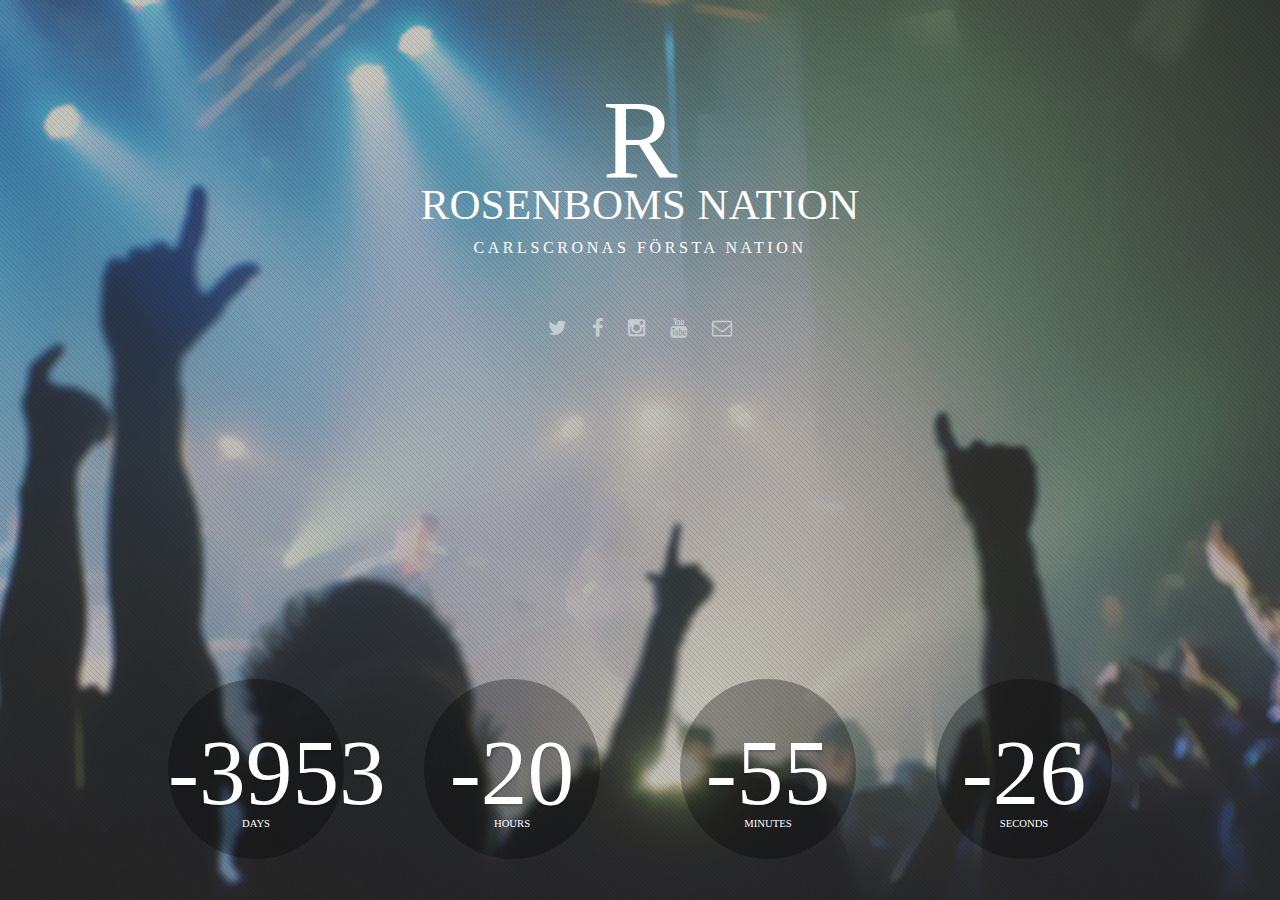
==== index.html @ f4e31e7e "init update timer" ====
<!DOCTYPE HTML>
<html>
	<head>
		<title>Rosenboms Nation</title>
		<meta charset="utf-8" />
		<META NAME="ROBOTS" CONTENT="NOINDEX, NOFOLLOW" />
		<link rel="stylesheet" href="fonts/font-awesome.min.css" />
		<link rel="stylesheet" href="style.css" />
	</head>
	<body style="background-image:url(unsplash-big.jpg);padding:0;margin:0;background-position:center top;"> 
		<div id="banner">
			<h1>R</h1>
			<h2>ROSENBOMS NATION</h2>
			<p>Carlscronas första nation</p>
		</div>
		<div id="links">
			<ul class="icons">
				<li><a target="_blank" href="https://twitter.com/Rosenboms" class="icon fa-twitter"><span class="label">Twitter</span></a></li>
				<li><a target="_blank" href="https://www.facebook.com/rosenboms" class="icon fa-facebook"><span class="label">Facebook</span></a></li>
				<li><a target="_blank" href="https://instagram.com/rosenboms" class="icon fa-instagram"><span class="label">Instagram</span></a></li>
				<li><a target="_blank" href="https://www.youtube.com/channel/UCZKb_Yr6hDqIbjSdDMZ4IAA" class="icon fa-youtube"><span class="label">Youtube</span></a></li>
				<li><a href="#" class="icon fa-envelope-o" onclick="javascript:alert('info snabel-a rosenboms punkt se');"><span class="label">Email</span></a></li>
			</ul>
		</div>
		<div id="container">
			<div class="numbox">
				<div class="numcircle">
					<h1 id="days">&nbsp;</h1>
					<p>DAYS</p>
				</div>
			</div>
			<div class="numbox">
				<div class="numcircle">
					<h1 id="hours">&nbsp;</h1>
					<p>HOURS</p>
				</div>
			</div>
			<div class="numbox">
				<div class="numcircle">
					<h1 id="minutes">&nbsp;</h1>
					<p>MINUTES</p>
				</div>
			</div>
			<div class="numbox">
				<div class="numcircle">
					<h1 id="secs">&nbsp;</h1>
					<p>SECONDS</p>
				</div>
			</div>
		</div>
		<script>
			function updateTimer()
			{
				var targetDate = new Date("Sep 27, 2015 19:00:00");
				var remainingSeconds = ~ ~((targetDate - new Date()) / 1000);
				document.getElementById("secs").innerHTML = Math.floor(remainingSeconds % 60) + "";
				document.getElementById("minutes").innerHTML = Math.floor((remainingSeconds % (60 * 60)) / 60) + "";
				document.getElementById("hours").innerHTML = Math.floor((remainingSeconds % (60 * 60 * 24)) / (60 * 60)) + "";
				document.getElementById("days").innerHTML = Math.floor(remainingSeconds / (60 * 60 * 24)) + "";
			}
			updateTimer();
			setInterval(updateTimer, 1000);
		</script>
	</body>
</html>
---- style.css ----
@charset "UTF-8";
@import url(fonts/font-awesome.min.css);
#container
{
	color:#fff;
	width:80%;
	left:10%;
	bottom:30px;
	position:absolute;
}
#logo
{
	color:#fff;
	font-family:times; 
	font-weight:300; 
	font-size:70pt;
	margin-bottom:3px;
	text-shadow: 0 2px 2px rgba(0, 0, 0, 0.6);
}
.numbox
{
	float:left;
	width: 25%;
	text-align:center;
}
.numcircle
{
	background-color:rgba(0, 0, 0, 0.3);
	border-radius: 100%;
	margin-right:40px;
	margin-left:40px;
}
.numcircle p
{
	font-size:8pt;
	position: relative;
	bottom:30px;
}
.numcircle h1
{
	font-family:times; 
	font-weight:300; 
	font-size:70pt;
	text-shadow: 0 2px 2px rgba(0, 0, 0, 0.2);
	position: relative;
	top:40px;
	bottom:0px;
}

#banner {
	text-align: center;
	color:#fff;
}
#banner h1 {
	font-size: 7em;
	opacity: 1;
	margin-bottom: -60px;
	font-weight: 400;
	z-index: 9;
	font-family: "Times";
}

#banner h2 {
	display: inline-block;
	font-size: 2.68em;
	opacity: 1;
	position: relative;
	z-index: 9;
	font-weight: 300;
	font-family: "Times New Roman";
	letter-spacing: 0.01em;
	margin-bottom: -30px;
}
#banner h2:before {
	top: 0;
	left: 0;
}

#banner h2:after {
	bottom: 0;
	right: 0;
}

#banner p {
	letter-spacing: 0.225em;
	text-transform: uppercase;
	margin-bottom: 60px;
}

#links
{
	position:relative;
	left:50%;
	margin-left:-92px;
	width:185px;
}

.icons {
	font-size: 1.25em;
}

.icons a {
	color: rgba(255, 255, 255, 0.5);
}

.icons a:hover {
	color: #fff;
}

ul.icons {
	cursor: default;
	list-style: none;
	padding-left: 0;
}

ul.icons li {
	display: inline-block;
	padding: 0 1em 0 0;
}

ul.icons li:last-child {
	padding-right: 0 !important;
}

ul.icons.major {
	padding: 1em 0;
}

ul.icons.major li {
	padding-right: 3.5em;
}

	@media screen and (max-width: 736px) {
		ul.icons.major li {
			padding: 0 1em !important;
		}
	}

.icon {
	text-decoration: none;
	border-bottom: none;
	position: relative;
}

.icon:before {
	-moz-osx-font-smoothing: grayscale;
	-webkit-font-smoothing: antialiased;
	font-family: FontAwesome;
	font-style: normal;
	font-weight: normal;
	text-transform: none !important;
}

.icon > .label {
	display: none;
}
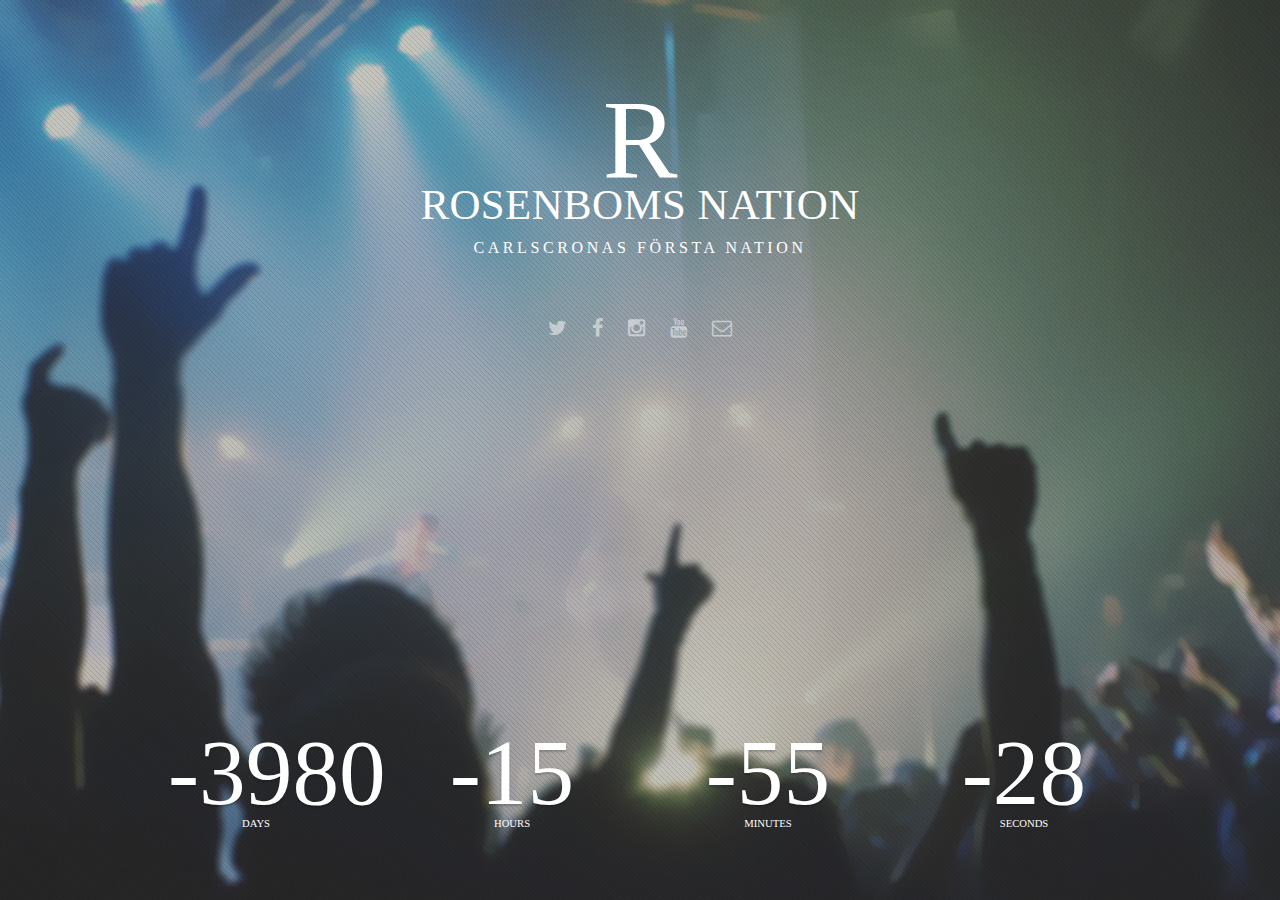
==== commit 1854dc84: "another random date" ====
--- a/index.html
+++ b/index.html
@@ -51,7 +51,7 @@
 		<script>
 			function updateTimer()
 			{
-				var targetDate = new Date("Sep 27, 2015 19:00:00");
+				var targetDate = new Date("Sep 1, 2015 00:00:00");
 				var remainingSeconds = ~ ~((targetDate - new Date()) / 1000);
 				document.getElementById("secs").innerHTML = Math.floor(remainingSeconds % 60) + "";
 				document.getElementById("minutes").innerHTML = Math.floor((remainingSeconds % (60 * 60)) / 60) + "";
--- a/style.css
+++ b/style.css
@@ -25,8 +25,8 @@
 }
 .numcircle
 {
-	background-color:rgba(0, 0, 0, 0.3);
-	border-radius: 100%;
+	/*background-color:rgba(0, 0, 0, 0.3);
+	border-radius: 100%;*/
 	margin-right:40px;
 	margin-left:40px;
 }
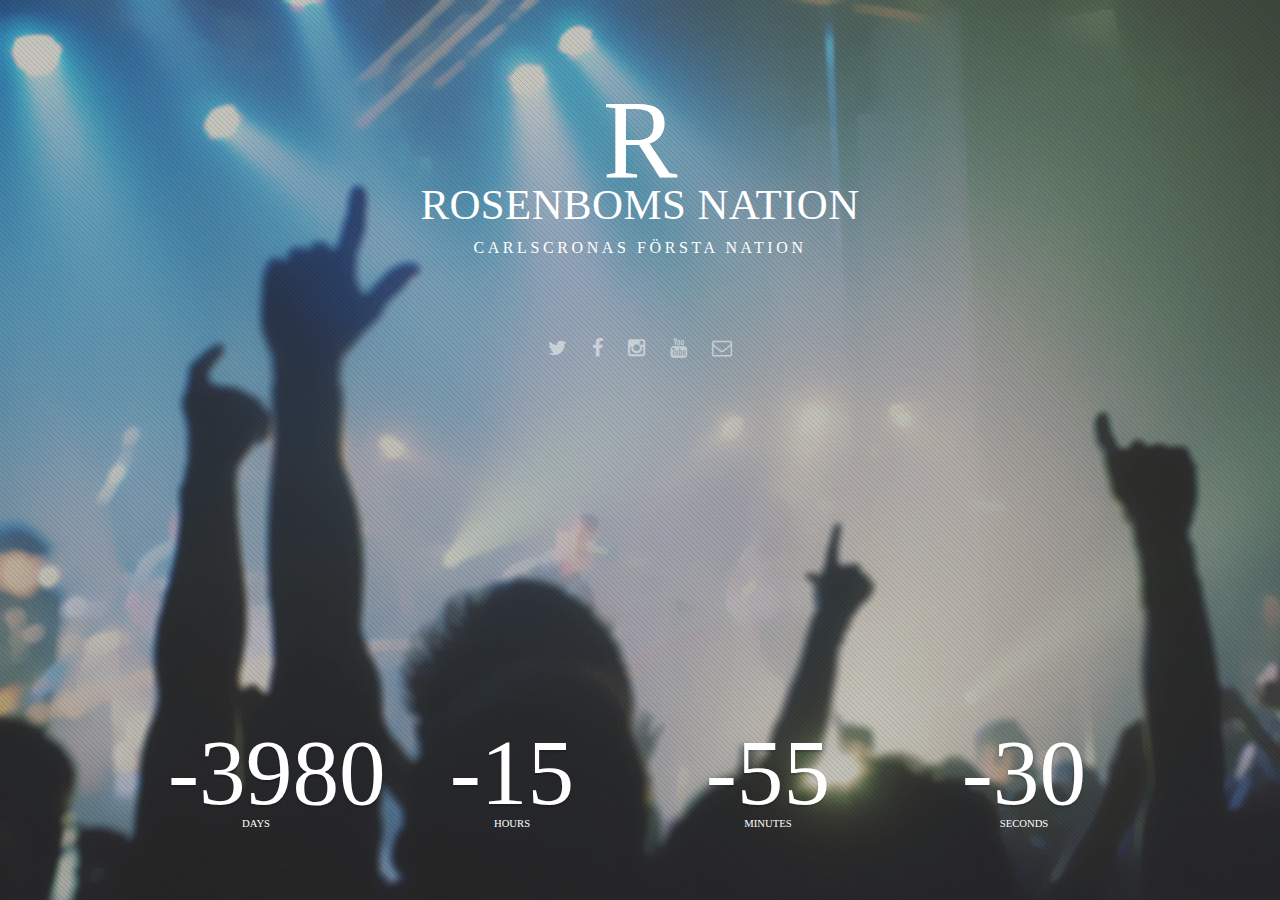
==== commit a437cde5: "mobile friendly" ====
--- a/index.html
+++ b/index.html
@@ -7,7 +7,7 @@
 		<link rel="stylesheet" href="fonts/font-awesome.min.css" />
 		<link rel="stylesheet" href="style.css" />
 	</head>
-	<body style="background-image:url(unsplash-big.jpg);padding:0;margin:0;background-position:center top;"> 
+	<body id="background"> 
 		<div id="banner">
 			<h1>R</h1>
 			<h2>ROSENBOMS NATION</h2>
--- a/style.css
+++ b/style.css
@@ -1,5 +1,25 @@
 @charset "UTF-8";
 @import url(fonts/font-awesome.min.css);
+#background
+{
+	display: -moz-flex;
+	display: -webkit-flex;
+	display: -ms-flex;
+	display: flex;
+	-moz-flex-direction: column;
+	-webkit-flex-direction: column;
+	-ms-flex-direction: column;
+	flex-direction: column;
+	-moz-justify-content: center;
+	-webkit-justify-content: center;
+	-ms-justify-content: center;
+	justify-content: center;
+	background-image:url(unsplash-big.jpg);
+	width:100%;
+	height: 100%;
+	margin:0;
+	padding:0;
+}
 #container
 {
 	color:#fff;
@@ -8,15 +28,6 @@
 	bottom:30px;
 	position:absolute;
 }
-#logo
-{
-	color:#fff;
-	font-family:times; 
-	font-weight:300; 
-	font-size:70pt;
-	margin-bottom:3px;
-	text-shadow: 0 2px 2px rgba(0, 0, 0, 0.6);
-}
 .numbox
 {
 	float:left;
@@ -27,6 +38,7 @@
 {
 	/*background-color:rgba(0, 0, 0, 0.3);
 	border-radius: 100%;*/
+	z-index: 3;
 	margin-right:40px;
 	margin-left:40px;
 }
@@ -36,6 +48,7 @@
 	position: relative;
 	bottom:30px;
 }
+
 .numcircle h1
 {
 	font-family:times; 
@@ -46,6 +59,31 @@
 	top:40px;
 	bottom:0px;
 }
+
+	@media screen and (max-width: 736px) {
+		.numcircle
+		{
+			margin-right:1px;
+			margin-left:1px;
+		}
+		.numcircle p
+		{
+			font-size:8pt;
+			position: relative;
+			bottom:0px;
+		}
+
+		.numcircle h1
+		{
+			font-family:times; 
+			font-weight:300; 
+			font-size:30pt;
+			text-shadow: 0 2px 2px rgba(0, 0, 0, 0.2);
+			position: relative;
+			top:30px;
+			bottom:0px;
+		}
+	}
 
 #banner {
 	text-align: center;
@@ -87,6 +125,36 @@
 	margin-bottom: 60px;
 }
 
+	@media screen and (max-width: 736px) {
+		#banner h1 {
+			font-size: 4.5em;
+			opacity: 1;
+			margin-bottom: -40px;
+			font-weight: 400;
+			z-index: 9;
+			font-family: "Times";
+		}
+
+		#banner h2 {
+			display: inline-block;
+			font-size: 1.68em;
+			opacity: 1;
+			position: relative;
+			z-index: 9;
+			font-weight: 300;
+			font-family: "Times New Roman";
+			letter-spacing: 0.01em;
+			margin-bottom: -10px;
+		}
+		#banner p {
+			font-size:0.8em;
+			letter-spacing: 0.225em;
+			text-transform: uppercase;
+			margin-bottom: 60px;
+		}
+	}
+
+
 #links
 {
 	position:relative;
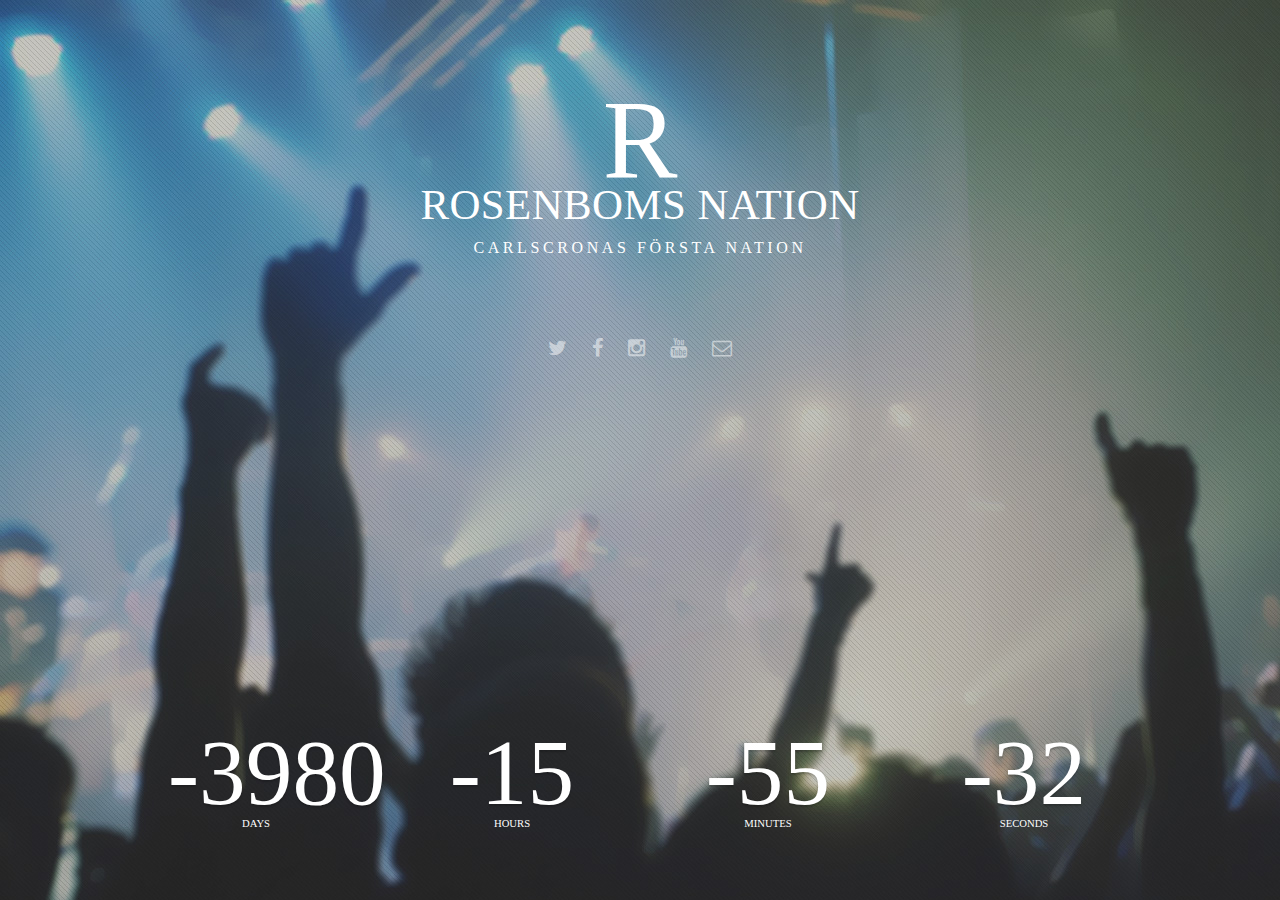
==== commit 6d473380: "mobile friendly" ====
--- a/index.html
+++ b/index.html
@@ -3,6 +3,9 @@
 	<head>
 		<title>Rosenboms Nation</title>
 		<meta charset="utf-8" />
+		<meta name="viewport" content="width=device-width, initial-scale=1" />
+		<meta name="description" content="" />
+		<meta name="keywords" content="" />
 		<META NAME="ROBOTS" CONTENT="NOINDEX, NOFOLLOW" />
 		<link rel="stylesheet" href="fonts/font-awesome.min.css" />
 		<link rel="stylesheet" href="style.css" />
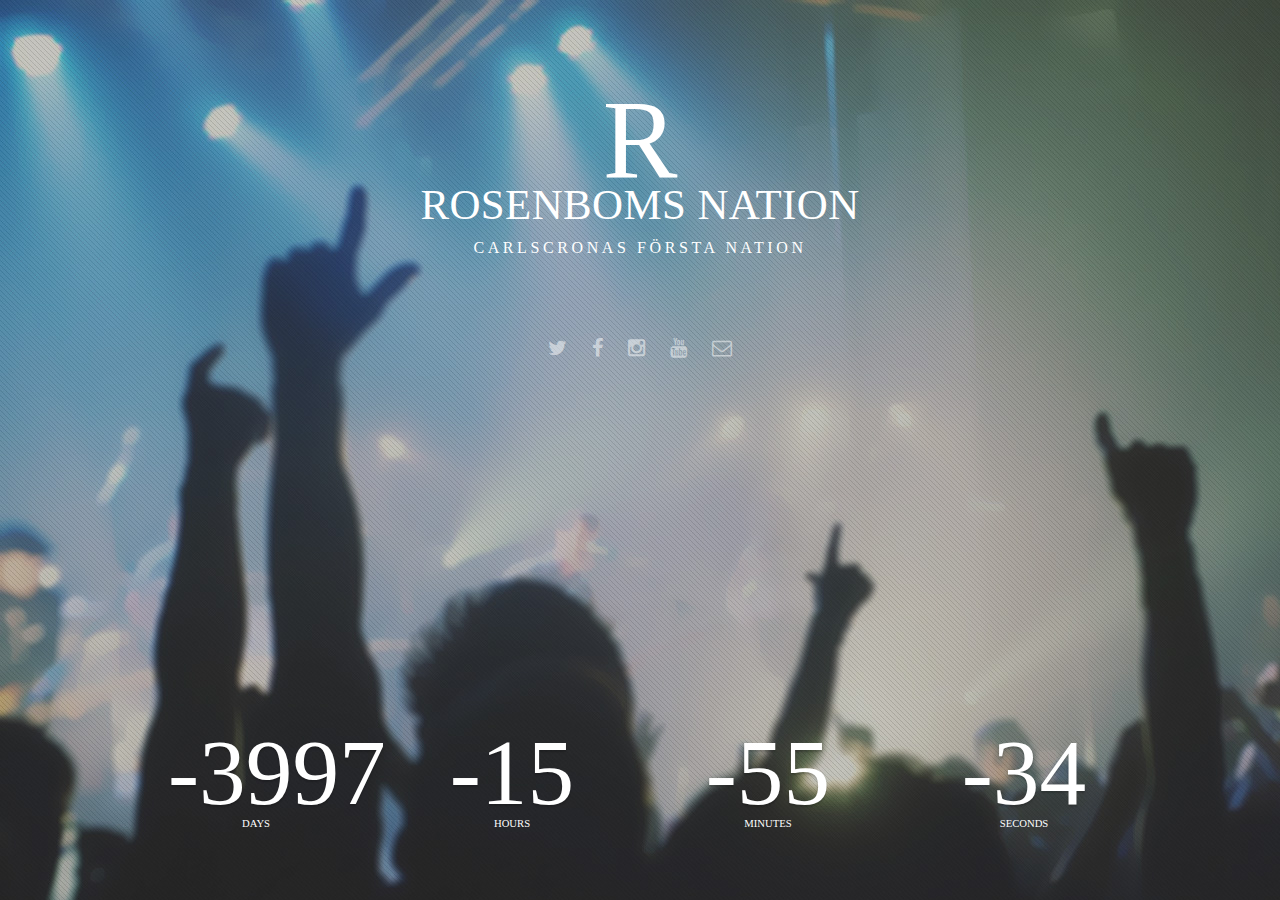
==== commit 84157c72: "mobile fixes" ====
--- a/index.html
+++ b/index.html
@@ -54,7 +54,7 @@
 		<script>
 			function updateTimer()
 			{
-				var targetDate = new Date("Sep 1, 2015 00:00:00");
+				var targetDate = new Date("Aug 15, 2015 00:00:00");
 				var remainingSeconds = ~ ~((targetDate - new Date()) / 1000);
 				document.getElementById("secs").innerHTML = Math.floor(remainingSeconds % 60) + "";
 				document.getElementById("minutes").innerHTML = Math.floor((remainingSeconds % (60 * 60)) / 60) + "";
--- a/style.css
+++ b/style.css
@@ -129,7 +129,7 @@
 		#banner h1 {
 			font-size: 4.5em;
 			opacity: 1;
-			margin-bottom: -40px;
+			margin-bottom: -30px;
 			font-weight: 400;
 			z-index: 9;
 			font-family: "Times";
@@ -158,10 +158,20 @@
 #links
 {
 	position:relative;
-	left:50%;
-	margin-left:-92px;
-	width:185px;
-}
+	left:0;
+	width:100%;
+	text-align: center;
+}
+	@media screen and (max-width: 736px) {
+		#links
+		{
+			position:relative;
+			left:0;
+			top:-30px;
+			width:100%;
+			text-align: center;
+		}
+	}
 
 .icons {
 	font-size: 1.25em;
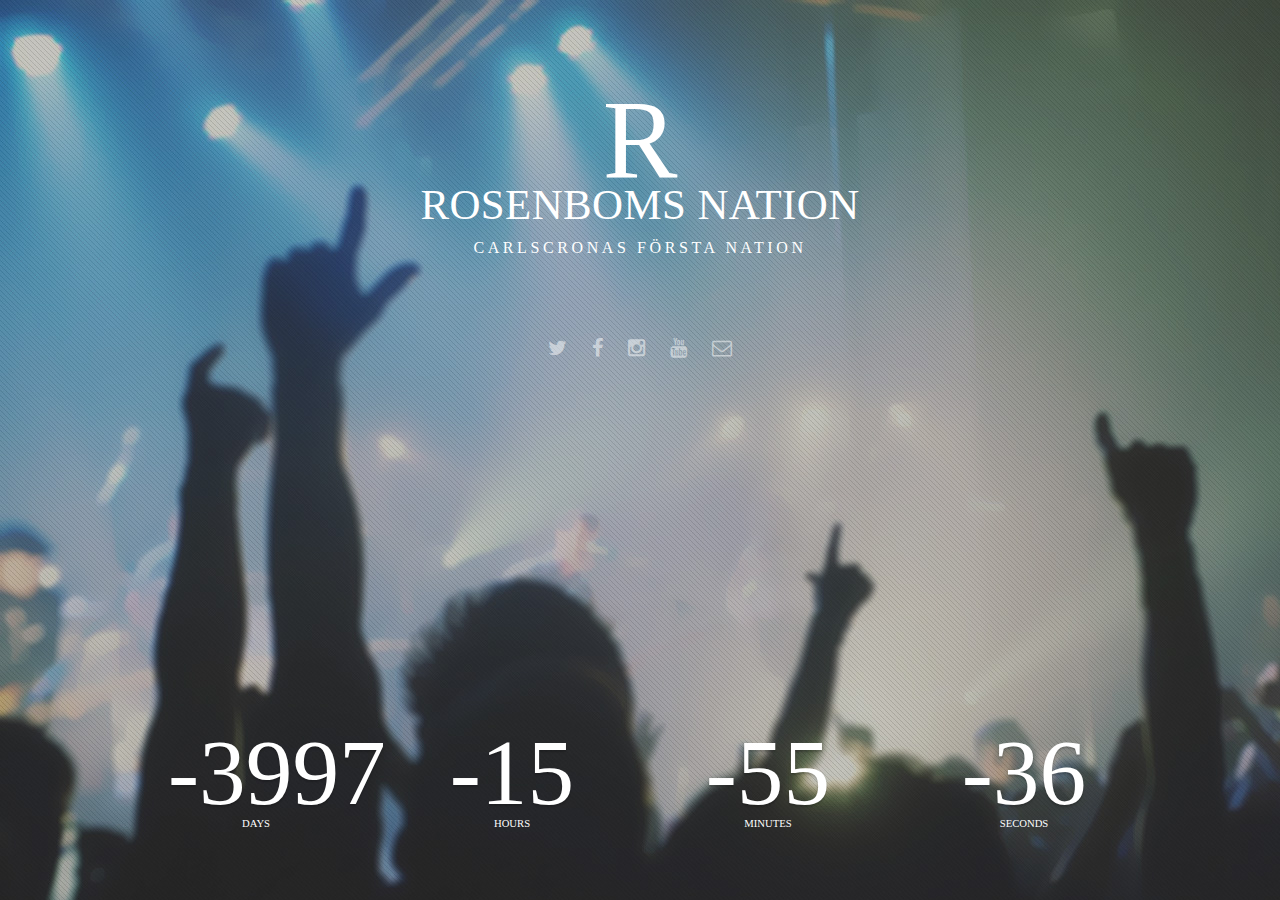
==== commit a551f7fa: "translated mail popup" ====
--- a/index.html
+++ b/index.html
@@ -22,7 +22,7 @@
 				<li><a target="_blank" href="https://www.facebook.com/rosenboms" class="icon fa-facebook"><span class="label">Facebook</span></a></li>
 				<li><a target="_blank" href="https://instagram.com/rosenboms" class="icon fa-instagram"><span class="label">Instagram</span></a></li>
 				<li><a target="_blank" href="https://www.youtube.com/channel/UCZKb_Yr6hDqIbjSdDMZ4IAA" class="icon fa-youtube"><span class="label">Youtube</span></a></li>
-				<li><a href="#" class="icon fa-envelope-o" onclick="javascript:alert('info snabel-a rosenboms punkt se');"><span class="label">Email</span></a></li>
+				<li><a href="#" class="icon fa-envelope-o" onclick="javascript:alert('info at rosenboms dot se');"><span class="label">Email</span></a></li>
 			</ul>
 		</div>
 		<div id="container">
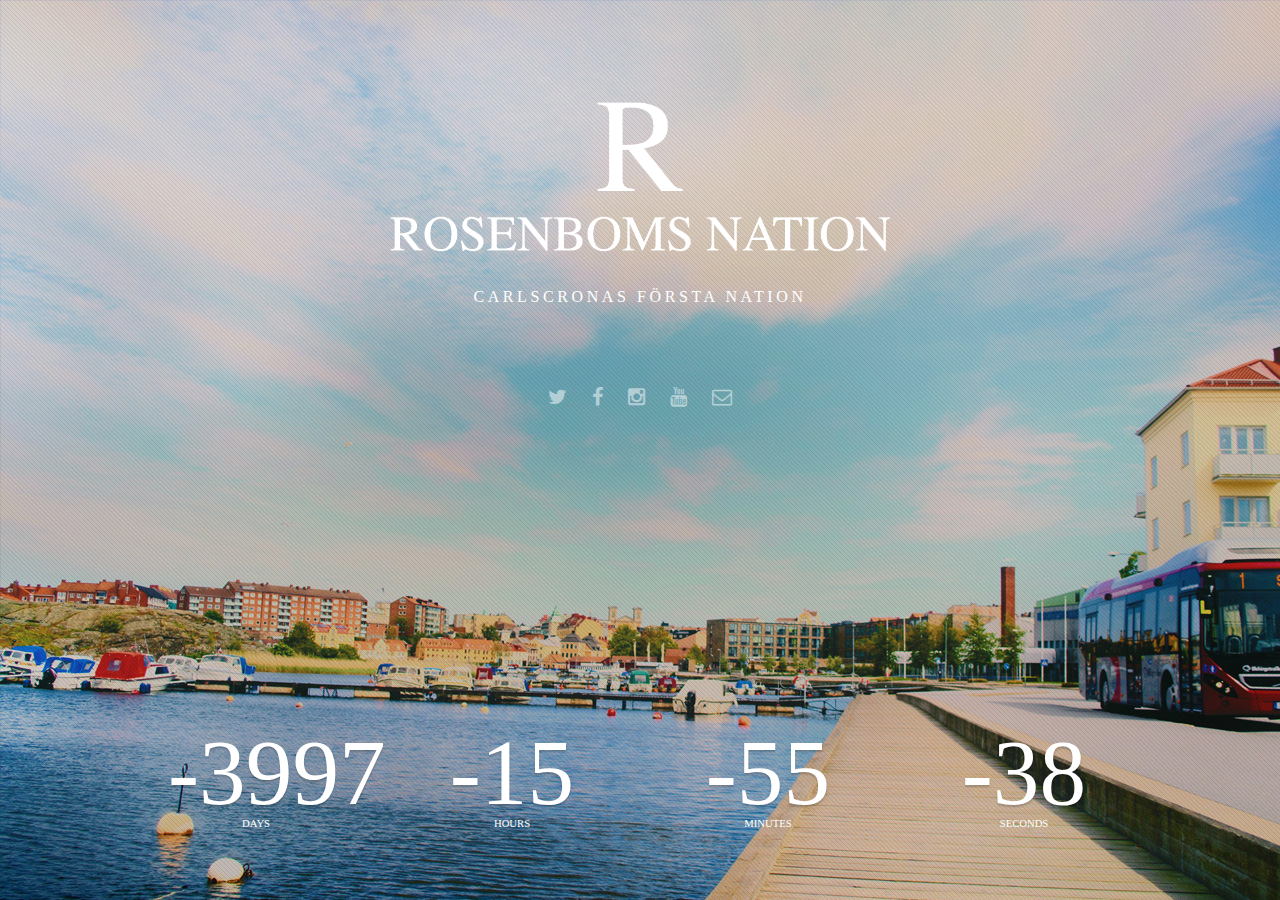
==== commit f471b089: "aaa lot" ====
--- a/index.html
+++ b/index.html
@@ -12,8 +12,7 @@
 	</head>
 	<body id="background"> 
 		<div id="banner">
-			<h1>R</h1>
-			<h2>ROSENBOMS NATION</h2>
+			<img src="logo.png" id="logo" />
 			<p>Carlscronas första nation</p>
 		</div>
 		<div id="links">
@@ -51,6 +50,11 @@
 				</div>
 			</div>
 		</div>
+
+		<div id="video" style="display:none;width:100%;height:100%;position:absolute;left:0;top:0;">
+			<iframe width="100%" height="100%" src="https://www.youtube.com/embed/0faieCyhbPA" frameborder="0" allowfullscreen></iframe>
+		</div>
+
 		<script>
 			function updateTimer()
 			{
@@ -63,6 +67,12 @@
 			}
 			updateTimer();
 			setInterval(updateTimer, 1000);
+
+			$(document).ready(function()
+			{
+				alert(1);
+			});
+
 		</script>
 	</body>
 </html>--- a/style.css
+++ b/style.css
@@ -14,7 +14,7 @@
 	-webkit-justify-content: center;
 	-ms-justify-content: center;
 	justify-content: center;
-	background-image:url(unsplash-big.jpg);
+	background-image:url(banner.jpg);
 	width:100%;
 	height: 100%;
 	margin:0;
@@ -89,34 +89,10 @@
 	text-align: center;
 	color:#fff;
 }
-#banner h1 {
-	font-size: 7em;
-	opacity: 1;
-	margin-bottom: -60px;
-	font-weight: 400;
-	z-index: 9;
-	font-family: "Times";
-}
-
-#banner h2 {
-	display: inline-block;
-	font-size: 2.68em;
-	opacity: 1;
-	position: relative;
-	z-index: 9;
-	font-weight: 300;
-	font-family: "Times New Roman";
-	letter-spacing: 0.01em;
-	margin-bottom: -30px;
-}
-#banner h2:before {
-	top: 0;
-	left: 0;
-}
-
-#banner h2:after {
-	bottom: 0;
-	right: 0;
+#banner img
+{
+	margin-top:80px;
+	width:500px;
 }
 
 #banner p {
@@ -126,25 +102,9 @@
 }
 
 	@media screen and (max-width: 736px) {
-		#banner h1 {
-			font-size: 4.5em;
-			opacity: 1;
-			margin-bottom: -30px;
-			font-weight: 400;
-			z-index: 9;
-			font-family: "Times";
-		}
-
-		#banner h2 {
-			display: inline-block;
-			font-size: 1.68em;
-			opacity: 1;
-			position: relative;
-			z-index: 9;
-			font-weight: 300;
-			font-family: "Times New Roman";
-			letter-spacing: 0.01em;
-			margin-bottom: -10px;
+		#banner img
+		{
+			width:250px;
 		}
 		#banner p {
 			font-size:0.8em;
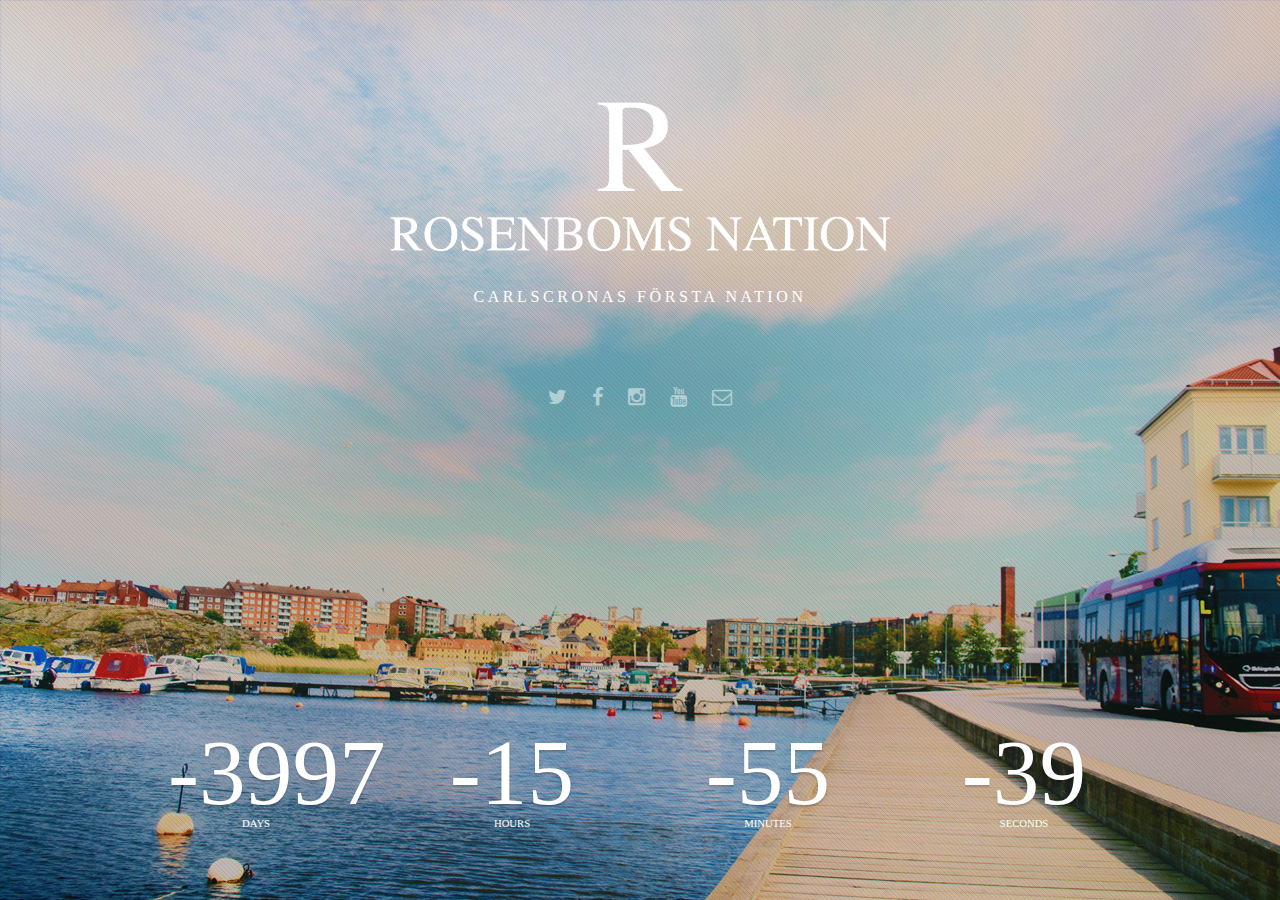
==== commit 5dee4201: "forgot video test lol" ====
--- a/index.html
+++ b/index.html
@@ -51,10 +51,6 @@
 			</div>
 		</div>
 
-		<div id="video" style="display:none;width:100%;height:100%;position:absolute;left:0;top:0;">
-			<iframe width="100%" height="100%" src="https://www.youtube.com/embed/0faieCyhbPA" frameborder="0" allowfullscreen></iframe>
-		</div>
-
 		<script>
 			function updateTimer()
 			{
@@ -68,11 +64,6 @@
 			updateTimer();
 			setInterval(updateTimer, 1000);
 
-			$(document).ready(function()
-			{
-				alert(1);
-			});
-
 		</script>
 	</body>
 </html>